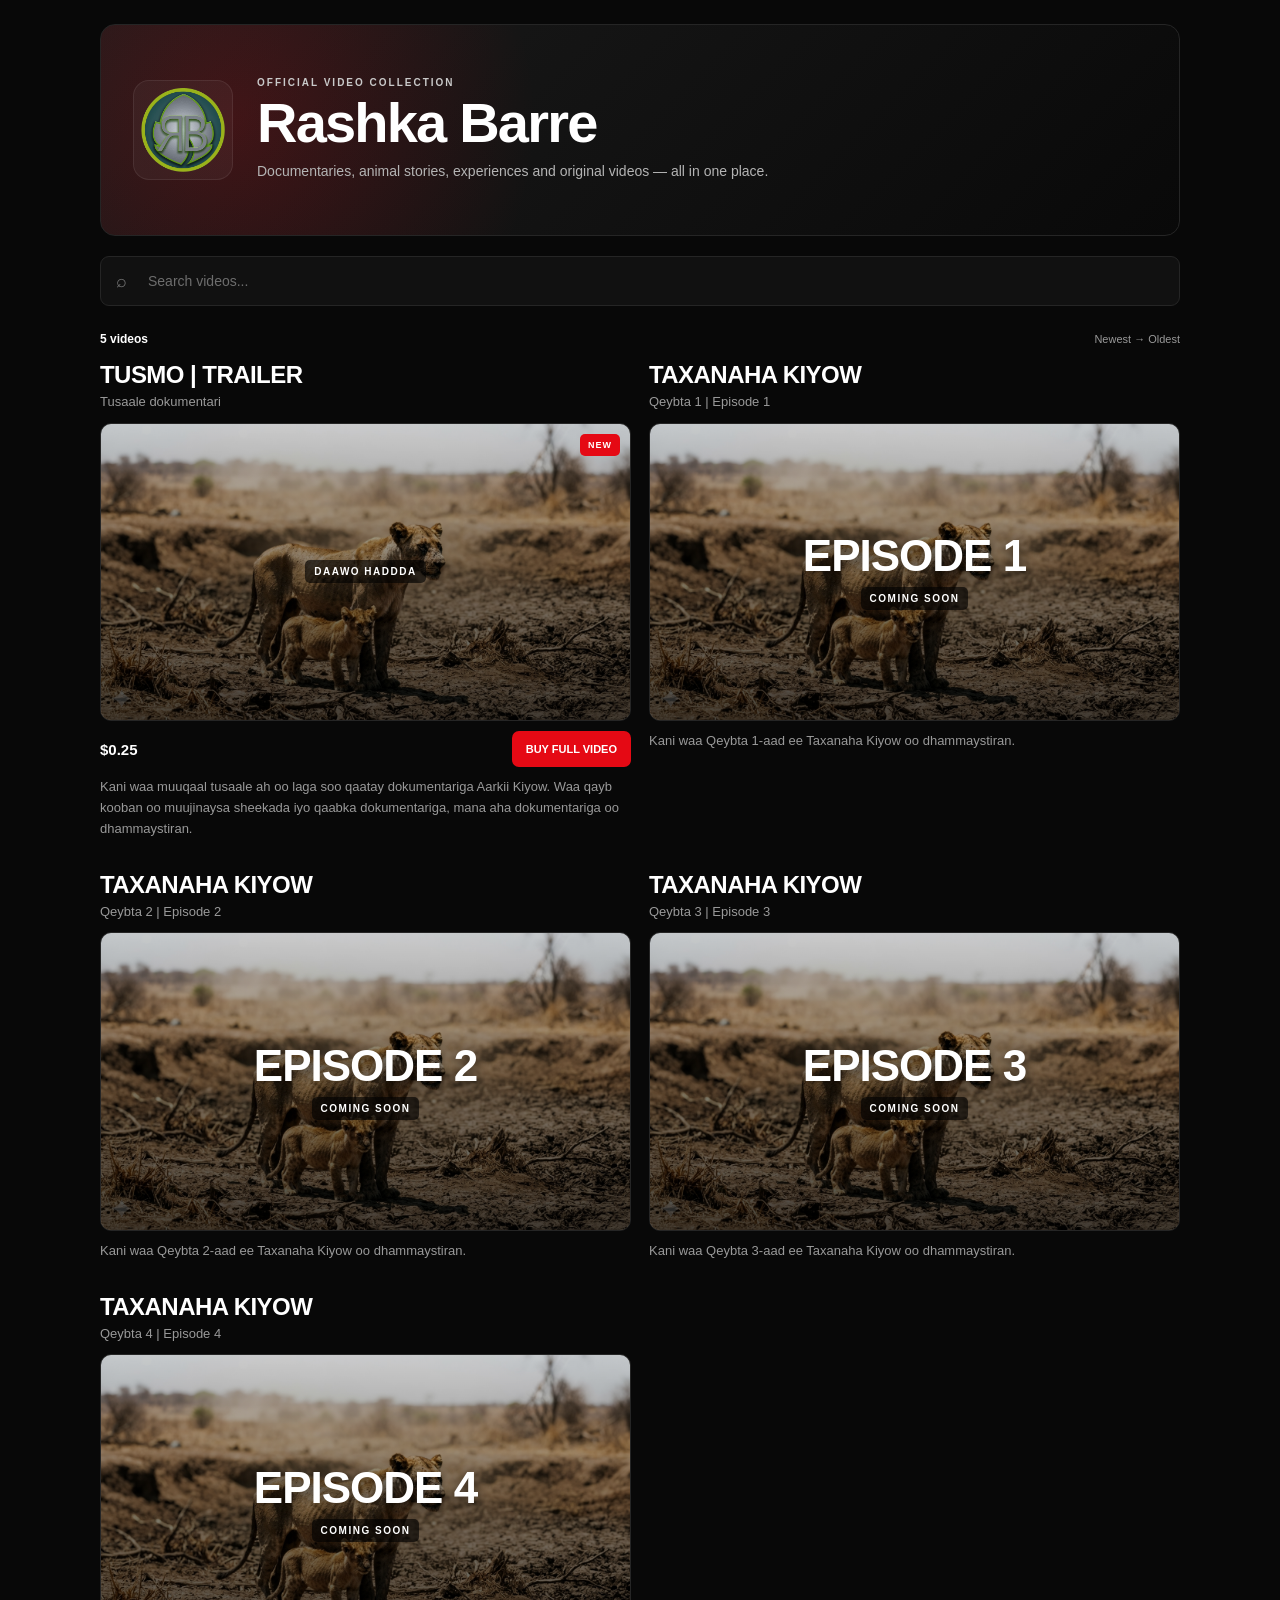
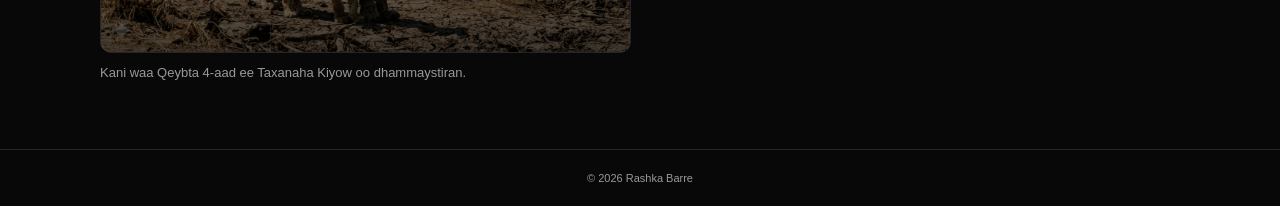
==== index.html @ 2cf1f0f5 "Open trailer preview and show full video purchase button" ====
<!DOCTYPE html>
<html lang="en">
<head>
  <meta charset="UTF-8">

  <meta
    name="viewport"
    content="width=device-width, initial-scale=1.0, viewport-fit=cover"
  >

  <meta name="theme-color" content="#080808">

  <title>Rashka Barre — Videos</title>

  <meta
    name="description"
    content="Rashka Barre — documentaries, animal stories, experiences and original videos."
  >

  <style>

    :root {
      --bg: #080808;
      --surface: #111111;
      --border: #252525;
      --text: #ffffff;
      --muted: #999999;
      --accent: #e50914;
      --accent-hover: #ff1d28;
      --max-width: 1120px;
      --column-gap: 18px;
      --row-gap: 32px;
      --radius: 11px;
    }

    * {
      box-sizing: border-box;
    }

    html {
      background: var(--bg);
      scroll-behavior: smooth;
    }

    body {
      margin: 0;
      background: var(--bg);
      color: var(--text);
      font-family: Arial, Helvetica, sans-serif;
      -webkit-font-smoothing: antialiased;
      text-rendering: optimizeLegibility;
    }

    img {
      display: block;
      max-width: 100%;
    }

    a {
      color: inherit;
      text-decoration: none;
    }

    input {
      font: inherit;
    }

    /* =====================================================
       MAIN
       ===================================================== */

    .container {
      width: 100%;
      max-width: var(--max-width);
      margin: 0 auto;
      padding: 24px 20px 65px;
    }

    /* =====================================================
       BRAND BANNER
       ===================================================== */

    .banner {
      position: relative;
      overflow: hidden;
      min-height: 210px;
      margin-bottom: 20px;
      border: 1px solid var(--border);
      border-radius: 15px;

      background:
        radial-gradient(
          circle at 12% 45%,
          rgba(229, 9, 20, 0.20),
          transparent 32%
        ),
        linear-gradient(
          135deg,
          #1b1b1b,
          #111111 55%,
          #090909
        );
    }

    .banner-inner {
      min-height: 210px;
      padding: 28px 32px;

      display: flex;
      align-items: center;
      gap: 24px;
    }

    .banner-logo {
      width: 100px;
      height: 100px;
      flex: 0 0 100px;
      object-fit: contain;
      padding: 7px;

      border: 1px solid rgba(255, 255, 255, 0.08);
      border-radius: 16px;

      background: rgba(255, 255, 255, 0.04);
    }

    .banner-kicker {
      margin: 0 0 7px;
      color: #c9c9c9;
      font-size: 10px;
      font-weight: 800;
      letter-spacing: 2px;
      text-transform: uppercase;
    }

    .banner-title {
      margin: 0;
      color: #ffffff;
      font-size: clamp(36px, 5vw, 56px);
      line-height: 1;
      font-weight: 900;
      letter-spacing: -1.8px;
    }

    .banner-text {
      max-width: 650px;
      margin: 10px 0 0;
      color: #b4b4b4;
      font-size: 14px;
      line-height: 1.55;
    }

    /* =====================================================
       SEARCH
       ===================================================== */

    .search-wrap {
      margin-bottom: 26px;
    }

    .search-box {
      position: relative;
      width: 100%;
    }

    .search-icon {
      position: absolute;
      top: 50%;
      left: 16px;
      transform: translateY(-50%);
      color: #777;
      font-size: 18px;
      pointer-events: none;
    }

    #searchInput {
      width: 100%;
      height: 50px;

      padding: 0 17px 0 47px;

      border: 1px solid var(--border);
      border-radius: 9px;

      outline: none;

      background: var(--surface);
      color: #ffffff;

      font-size: 14px;
    }

    #searchInput::placeholder {
      color: #6d6d6d;
    }

    #searchInput:focus {
      border-color: #404040;
      background: #151515;
    }

    /* =====================================================
       GALLERY INFO
       ===================================================== */

    .gallery-info {
      display: flex;
      align-items: center;
      justify-content: space-between;
      gap: 15px;
      margin-bottom: 16px;
    }

    .gallery-count {
      margin: 0;
      color: #ffffff;
      font-size: 12px;
      font-weight: 700;
    }

    .gallery-order {
      color: var(--muted);
      font-size: 11px;
      white-space: nowrap;
    }

    /* =====================================================
       VIDEO GRID
       ===================================================== */

    #videoGrid {
      display: grid;
      grid-template-columns: repeat(2, minmax(0, 1fr));
      column-gap: var(--column-gap);
      row-gap: var(--row-gap);
    }

    /* =====================================================
       VIDEO ITEM
       ===================================================== */

    .video-item {
      min-width: 0;
    }

    /* =====================================================
       TITLE
       ===================================================== */

    .video-title {
      margin: 0;

      color: #ffffff;

      font-size: 24px;
      line-height: 1.1;

      font-weight: 900;

      letter-spacing: -0.55px;

      text-transform: uppercase;

      display: -webkit-box;
      -webkit-box-orient: vertical;
      -webkit-line-clamp: 2;

      overflow: hidden;
    }

    /* =====================================================
       SUBTITLE
       ===================================================== */

    .video-subtitle {
      margin: 5px 0 11px;

      color: var(--muted);

      font-size: 13px;
      line-height: 1.4;

      font-weight: 400;

      text-transform: none;

      min-height: 18px;
    }

    /* =====================================================
       THUMBNAIL
       ===================================================== */

    .thumbnail {
      position: relative;

      width: 100%;
      aspect-ratio: 16 / 9;

      overflow: hidden;

      background: #101010;

      border: 1px solid var(--border);
      border-radius: var(--radius);
    }

    .thumbnail img {
      width: 100%;
      height: 100%;
      object-fit: cover;

      transition:
        transform 0.3s ease,
        filter 0.3s ease;
    }

    .thumbnail-link {
      display: block;
    }

    .thumbnail-link:hover .thumbnail img {
      transform: scale(1.025);
      filter: brightness(0.88);
    }

    /* =====================================================
       COMING SOON OVERLAY
       ===================================================== */

    .coming-soon-overlay {
      position: absolute;
      inset: 0;

      display: flex;
      flex-direction: column;

      align-items: center;
      justify-content: center;

      gap: 9px;

      text-align: center;

      background:
        linear-gradient(
          to bottom,
          rgba(0, 0, 0, 0.20),
          rgba(0, 0, 0, 0.72)
        );
    }

    .coming-soon-episode {
      color: #ffffff;

      font-size: clamp(28px, 4vw, 44px);

      line-height: 1;

      font-weight: 900;

      letter-spacing: -1px;

      text-transform: uppercase;

      text-shadow:
        0 2px 12px rgba(0, 0, 0, 0.6);
    }

    .coming-soon-label {
      padding: 6px 9px;

      border-radius: 5px;

      background: rgba(0, 0, 0, 0.62);

      color: #ffffff;

      font-size: 10px;

      font-weight: 900;

      letter-spacing: 1.5px;

      text-transform: uppercase;
    }

    /* =====================================================
       TRAILER OVERLAY
       SAME STYLE AS COMING SOON LABEL
       ===================================================== */

    .trailer-overlay {
      position: absolute;
      inset: 0;

      display: flex;

      align-items: center;
      justify-content: center;

      text-align: center;

      background:
        linear-gradient(
          to bottom,
          rgba(0, 0, 0, 0.20),
          rgba(0, 0, 0, 0.72)
        );
    }

    .trailer-watch-overlay {
      padding: 6px 9px;

      border-radius: 5px;

      background: rgba(0, 0, 0, 0.62);

      color: #ffffff;

      font-size: 10px;

      font-weight: 900;

      letter-spacing: 1.5px;

      text-transform: uppercase;
    }

    /* =====================================================
       NEW BADGE
       ===================================================== */

    .new-badge {
      position: absolute;

      top: 10px;
      right: 10px;

      z-index: 5;

      padding: 6px 8px;

      border-radius: 5px;

      background: var(--accent);

      color: #ffffff;

      font-size: 9px;

      font-weight: 900;

      letter-spacing: 1px;

      text-transform: uppercase;
    }

    /* =====================================================
       PRICE + BUTTON
       ===================================================== */

    .video-footer {
      margin-top: 10px;

      display: flex;

      align-items: center;

      justify-content: space-between;

      gap: 10px;
    }

    .price {
      color: #ffffff;

      font-size: 15px;

      font-weight: 800;

      white-space: nowrap;
    }

    .buy-button {
      display: inline-flex;

      align-items: center;
      justify-content: center;

      min-height: 36px;

      padding: 8px 14px;

      border-radius: 7px;

      background: var(--accent);

      color: #ffffff;

      font-size: 11px;

      font-weight: 800;

      white-space: nowrap;
    }

    .buy-button:hover {
      background: var(--accent-hover);
    }

    /* =====================================================
       DESCRIPTION
       ===================================================== */

    .video-description {
      margin: 10px 0 0;

      color: var(--muted);

      font-size: 13px;

      line-height: 1.6;

      display: -webkit-box;

      -webkit-box-orient: vertical;
      -webkit-line-clamp: 4;

      overflow: hidden;
    }

    /* =====================================================
       NO RESULTS
       ===================================================== */

    .no-results {
      grid-column: 1 / -1;

      padding: 50px 20px;

      border: 1px dashed var(--border);

      border-radius: 10px;

      text-align: center;

      color: var(--muted);
    }

    .no-results h3 {
      margin: 0 0 7px;

      color: #ffffff;

      font-size: 18px;
    }

    .no-results p {
      margin: 0;

      font-size: 13px;
    }

    /* =====================================================
       FOOTER
       ===================================================== */

    .footer {
      border-top: 1px solid var(--border);

      padding: 22px 20px;

      color: var(--muted);

      font-size: 11px;

      text-align: center;
    }

    /* =====================================================
       MOBILE / WEBVIEW
       ===================================================== */

    @media (max-width: 700px) {

      .container {
        padding: 14px 12px 45px;
      }

      .banner {
        min-height: 165px;
        border-radius: 11px;
      }

      .banner-inner {
        min-height: 165px;
        padding: 18px;
        gap: 14px;
      }

      .banner-logo {
        width: 70px;
        height: 70px;
        flex-basis: 70px;
        padding: 5px;
        border-radius: 11px;
      }

      .banner-kicker {
        font-size: 8px;
        letter-spacing: 1.4px;
      }

      .banner-title {
        font-size: 29px;
        letter-spacing: -1px;
      }

      .banner-text {
        margin-top: 7px;
        font-size: 10px;
        line-height: 1.4;
      }

      #searchInput {
        height: 46px;
        padding-left: 43px;
        font-size: 12px;
      }

      .search-wrap {
        margin-bottom: 20px;
      }

      .gallery-count {
        font-size: 11px;
      }

      .gallery-order {
        font-size: 9px;
      }

      #videoGrid {
        grid-template-columns: repeat(2, minmax(0, 1fr));
        column-gap: 9px;
        row-gap: 24px;
      }

      .video-title {
        font-size: 15px;
        line-height: 1.12;
      }

      .video-subtitle {
        margin: 4px 0 8px;
        font-size: 10px;
      }

      .thumbnail {
        border-radius: 8px;
      }

      .coming-soon-episode {
        font-size: 21px;
      }

      .coming-soon-label {
        padding: 5px 7px;
        font-size: 8px;
        letter-spacing: 1.2px;
      }

      .trailer-watch-overlay {
        padding: 5px 7px;
        font-size: 8px;
        letter-spacing: 1.2px;
      }

      .new-badge {
        top: 6px;
        right: 6px;
        padding: 4px 6px;
        font-size: 7px;
      }

      .video-footer {
        margin-top: 8px;
        gap: 6px;
      }

      .price {
        font-size: 11px;
      }

      .buy-button {
        min-height: 30px;
        padding: 6px 8px;
        font-size: 8px;
        border-radius: 5px;
      }

      .video-description {
        margin-top: 8px;
        font-size: 10px;
        line-height: 1.45;
      }
    }

    @media (max-width: 380px) {

      .container {
        padding-left: 8px;
        padding-right: 8px;
      }

      #videoGrid {
        column-gap: 7px;
        row-gap: 20px;
      }

      .video-title {
        font-size: 14px;
      }

      .video-subtitle {
        font-size: 9px;
      }

      .coming-soon-episode {
        font-size: 17px;
      }

      .coming-soon-label {
        font-size: 7px;
      }

      .trailer-watch-overlay {
        font-size: 7px;
      }

      .video-description {
        font-size: 9px;
      }

      .price {
        font-size: 10px;
      }

      .buy-button {
        padding: 6px 7px;
        font-size: 8px;
      }
    }

  </style>
</head>


<body>

  <main class="container">


    <!-- BRAND BANNER -->

    <section class="banner">

      <div class="banner-inner">

        <img
          src="logo.png"
          alt="Rashka Barre"
          class="banner-logo"
        >

        <div class="banner-copy">

          <p class="banner-kicker">
            Official Video Collection
          </p>

          <h1 class="banner-title">
            Rashka Barre
          </h1>

          <p class="banner-text">
            Documentaries, animal stories, experiences and
            original videos — all in one place.
          </p>

        </div>

      </div>

    </section>


    <!-- SEARCH -->

    <section class="search-wrap">

      <div class="search-box">

        <span
          class="search-icon"
          aria-hidden="true"
        >
          ⌕
        </span>

        <input
          id="searchInput"
          type="search"
          placeholder="Search videos..."
          autocomplete="off"
          spellcheck="false"
          aria-label="Search videos"
        >

      </div>

    </section>


    <!-- GALLERY INFO -->

    <div class="gallery-info">

      <p
        id="galleryCount"
        class="gallery-count"
      >
        0 videos
      </p>

      <span class="gallery-order">
        Newest → Oldest
      </span>

    </div>


    <!-- VIDEO GALLERY -->

    <section
      id="videoGrid"
      aria-label="Rashka Barre video gallery"
    ></section>


    <!-- NO RESULTS -->

    <div
      id="emptyState"
      class="no-results"
      hidden
    >

      <h3>
        No videos found
      </h3>

      <p>
        Try another search.
      </p>

    </div>

  </main>


  <!-- FOOTER -->

  <footer class="footer">
    © <span id="year"></span> Rashka Barre
  </footer>


  <!-- PRODUCTS -->

  <script src="products.js?v=20260926-1824"></script>


  <!-- GALLERY SCRIPT -->

  <script>

    document.addEventListener(
      "DOMContentLoaded",
      function () {

        const grid =
          document.getElementById(
            "videoGrid"
          );

        const emptyState =
          document.getElementById(
            "emptyState"
          );

        const searchInput =
          document.getElementById(
            "searchInput"
          );

        const galleryCount =
          document.getElementById(
            "galleryCount"
          );

        const year =
          document.getElementById(
            "year"
          );


        if (year) {
          year.textContent =
            new Date().getFullYear();
        }


        const products =
          Array.isArray(
            window.PRODUCTS
          )
            ? [...window.PRODUCTS]
            : [];


        /*
         * AVAILABLE VIDEOS:
         * newest → oldest
         *
         * COMING SOON:
         * Episode 1 → 2 → 3 → 4
         */

        products.sort(
          function (a, b) {

            const aSoon =
              a.status === "coming-soon";

            const bSoon =
              b.status === "coming-soon";


            if (
              !aSoon &&
              !bSoon
            ) {

              return (
                new Date(
                  b.publishedAt || 0
                ).getTime() -
                new Date(
                  a.publishedAt || 0
                ).getTime()
              );

            }


            if (
              aSoon &&
              bSoon
            ) {

              return (
                extractEpisodeNumber(
                  a.subtitle
                ) -
                extractEpisodeNumber(
                  b.subtitle
                )
              );

            }


            return aSoon ? 1 : -1;

          }
        );


        /*
         * Find newest available video.
         */

        const newestAvailable =
          products.find(
            function (product) {

              return (
                product.status !==
                  "coming-soon" &&
                product.publishedAt
              );

            }
          );


        /*
         * RENDER
         */

        function renderVideos(
          searchTerm
        ) {

          const query =
            String(
              searchTerm || ""
            )
              .trim()
              .toLowerCase();


          const filtered =
            products.filter(
              function (product) {

                const title =
                  String(
                    product.title || ""
                  ).toLowerCase();

                const subtitle =
                  String(
                    product.subtitle || ""
                  ).toLowerCase();

                const description =
                  String(
                    product.description || ""
                  ).toLowerCase();


                return (
                  !query ||
                  title.includes(query) ||
                  subtitle.includes(query) ||
                  description.includes(query)
                );

              }
            );


          galleryCount.textContent =
            filtered.length === 1
              ? "1 video"
              : `${filtered.length} videos`;


          if (
            filtered.length === 0
          ) {

            grid.innerHTML =
              "";

            emptyState.hidden =
              false;

            return;

          }


          emptyState.hidden =
            true;


          grid.innerHTML =
            filtered
              .map(
                function (
                  product
                ) {

                  const title =
                    escapeHtml(
                      product.title ||
                      "Untitled"
                    );


                  const subtitle =
                    escapeHtml(
                      product.subtitle ||
                      ""
                    );


                  const description =
                    escapeHtml(
                      product.description ||
                      ""
                    );


                  const price =
                    escapeHtml(
                      product.price ||
                      ""
                    );


                  const thumbnail =
                    escapeHtml(
                      product.thumbnail ||
                      ""
                    );


                  const paymentUrl =
                    escapeHtml(
                      product.paymentUrl ||
                      "#"
                    );


                  const isComingSoon =
                    product.status ===
                    "coming-soon";


                  const isTrailer =
                    product.id ===
                    "aarkii-kiyow";


                  const isNew =
                    !isComingSoon &&
                    newestAvailable ===
                    product;


                  /*
                   * EPISODE NUMBER
                   */

                  const episodeNumber =
                    extractEpisodeNumber(
                      product.subtitle
                    );


                  /*
                   * COMING SOON CARD
                   */

                  if (
                    isComingSoon
                  ) {

                    return `

                      <article
                        class="video-item"
                      >

                        <h2
                          class="video-title"
                        >
                          ${title}
                        </h2>


                        <p
                          class="video-subtitle"
                        >
                          ${subtitle}
                        </p>


                        <div
                          class="thumbnail"
                        >

                          <img
                            src="${thumbnail}"
                            alt="${title}"
                            loading="lazy"
                          >


                          <div
                            class="coming-soon-overlay"
                          >

                            <div
                              class="coming-soon-episode"
                            >
                              EPISODE
                              ${episodeNumber}
                            </div>


                            <div
                              class="coming-soon-label"
                            >
                              COMING SOON
                            </div>

                          </div>

                        </div>


                        <p
                          class="video-description"
                        >
                          ${description}
                        </p>


                      </article>

                    `;

                  }


                  /*
                   * AVAILABLE VIDEO
                   */

                  return `

                    <article
                      class="video-item"
                    >

                      <h2
                        class="video-title"
                      >
                        ${title}
                      </h2>


                      <p
                        class="video-subtitle"
                      >
                        ${subtitle}
                      </p>


                      <a
                        href="${isTrailer ? "watch.html" : paymentUrl}"
                        class="thumbnail-link"
                        aria-label="${title}"
                      >

                        <div
                          class="thumbnail"
                        >

                          ${
                            isNew
                              ? `
                                <span
                                  class="new-badge"
                                >
                                  NEW
                                </span>
                              `
                              : ""
                          }


                          <img
                            src="${thumbnail}"
                            alt="${title}"
                            loading="lazy"
                          >


                          ${
                            isTrailer
                              ? `
                                <div
                                  class="trailer-overlay"
                                >

                                  <div
                                    class="trailer-watch-overlay"
                                  >
                                    DAAWO HADDDA
                                  </div>

                                </div>
                              `
                              : ""
                          }

                        </div>

                      </a>


                      <div
                        class="video-footer"
                      >

                        <span
                          class="price"
                        >
                          ${price}
                        </span>


                        <a
                          href="${paymentUrl}"
                          class="buy-button"
                        >
                          ${isTrailer ? "BUY FULL VIDEO" : "BUY & WATCH"}
                        </a>

                      </div>


                      <p
                        class="video-description"
                      >
                        ${description}
                      </p>


                    </article>

                  `;

                }
              )
              .join("");

        }


        /*
         * SEARCH
         */

        searchInput.addEventListener(
          "input",
          function () {

            renderVideos(
              searchInput.value
            );

          }
        );


        /*
         * INITIAL LOAD
         */

        renderVideos("");

      }
    );


    /*
     * Read:
     *
     * Qeybta 1 | Episode 1
     */

    function extractEpisodeNumber(
      value
    ) {

      const match =
        String(
          value || ""
        ).match(
          /Episode\s+(\d+)/i
        );


      return match
        ? Number(match[1])
        : 9999;

    }


    /*
     * Security
     */

    function escapeHtml(
      value
    ) {

      return String(
        value ?? ""
      )

        .replace(
          /&/g,
          "&amp;"
        )

        .replace(
          /</g,
          "&lt;"
        )

        .replace(
          />/g,
          "&gt;"
        )

        .replace(
          /"/g,
          "&quot;"
        )

        .replace(
          /'/g,
          "&#039;"
        );

    }

  </script>

</body>
</html>
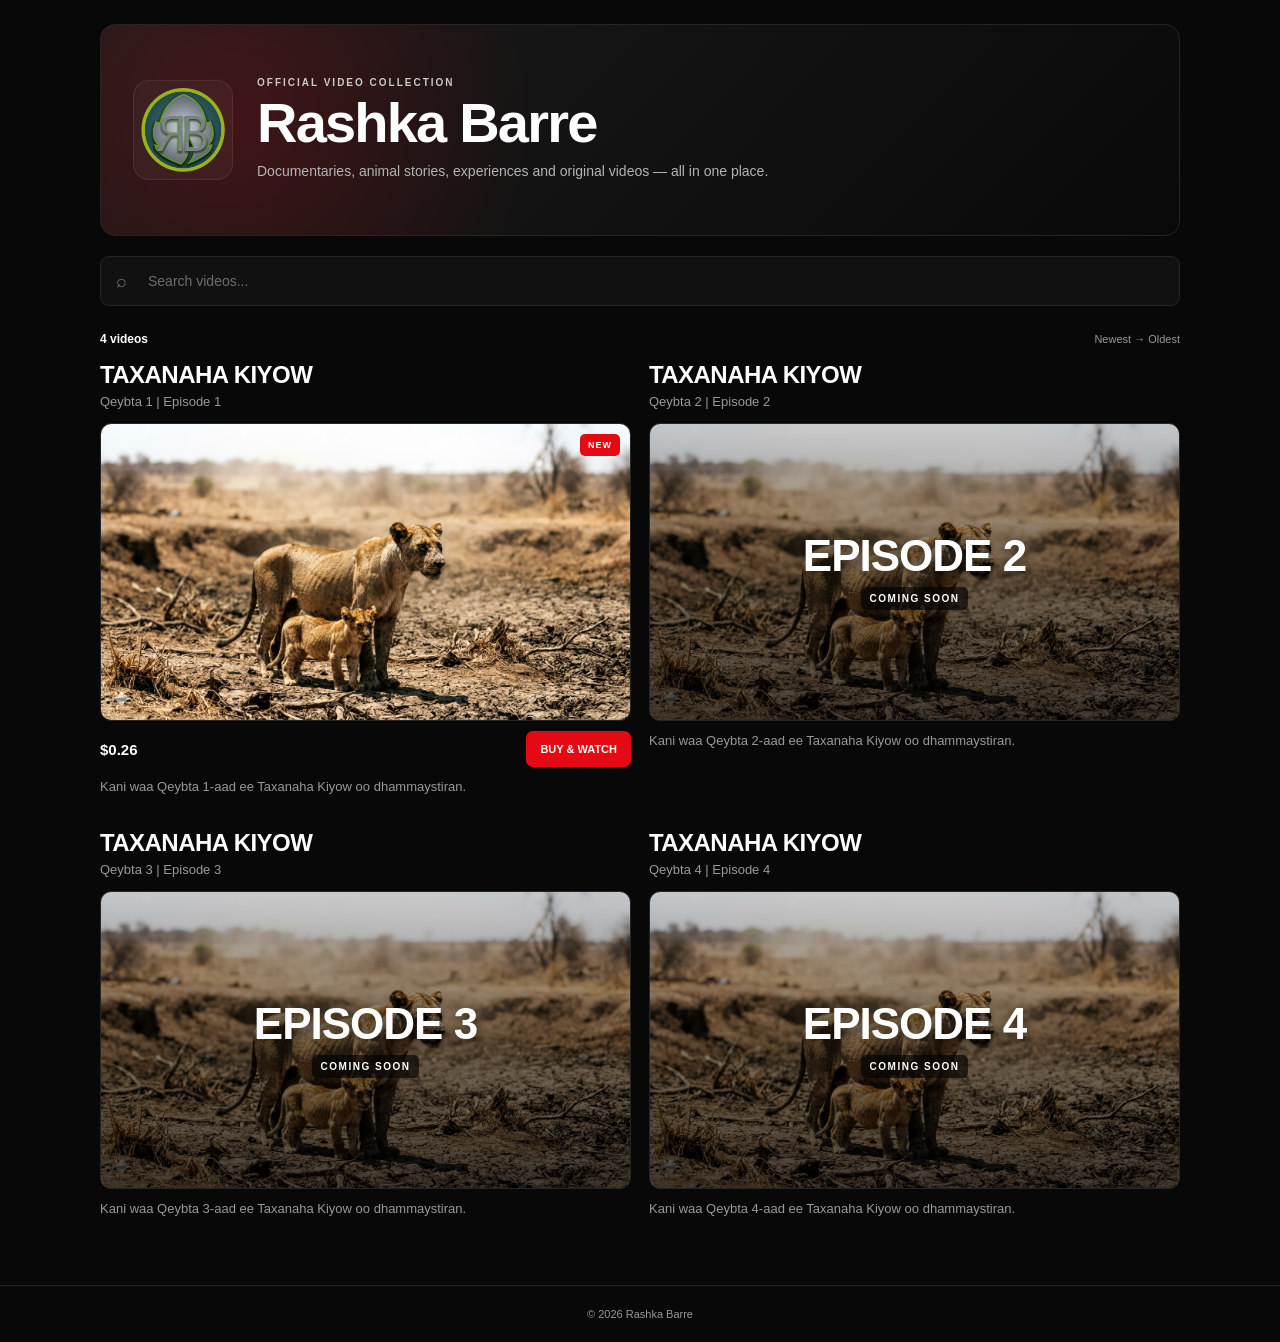
==== commit 8457d8fb: "Remove trailer UI and product references" ====
--- a/index.html
+++ b/index.html
@@ -390,43 +390,6 @@
        SAME STYLE AS COMING SOON LABEL
        ===================================================== */
 
-    .trailer-overlay {
-      position: absolute;
-      inset: 0;
-
-      display: flex;
-
-      align-items: center;
-      justify-content: center;
-
-      text-align: center;
-
-      background:
-        linear-gradient(
-          to bottom,
-          rgba(0, 0, 0, 0.20),
-          rgba(0, 0, 0, 0.72)
-        );
-    }
-
-    .trailer-watch-overlay {
-      padding: 6px 9px;
-
-      border-radius: 5px;
-
-      background: rgba(0, 0, 0, 0.62);
-
-      color: #ffffff;
-
-      font-size: 10px;
-
-      font-weight: 900;
-
-      letter-spacing: 1.5px;
-
-      text-transform: uppercase;
-    }
-
     /* =====================================================
        NEW BADGE
        ===================================================== */
@@ -671,12 +634,6 @@
         letter-spacing: 1.2px;
       }
 
-      .trailer-watch-overlay {
-        padding: 5px 7px;
-        font-size: 8px;
-        letter-spacing: 1.2px;
-      }
-
       .new-badge {
         top: 6px;
         right: 6px;
@@ -735,10 +692,7 @@
         font-size: 7px;
       }
 
-      .trailer-watch-overlay {
-        font-size: 7px;
-      }
-
+      
       .video-description {
         font-size: 9px;
       }
@@ -879,7 +833,7 @@
 
   <!-- PRODUCTS -->
 
-  <script src="products.js?v=20260926-1824"></script>
+  <script src="products.js?v=20260927-0001"></script>
 
 
   <!-- GALLERY SCRIPT -->
@@ -1132,11 +1086,6 @@
                     "coming-soon";
 
 
-                  const isTrailer =
-                    product.id ===
-                    "aarkii-kiyow";
-
-
                   const isNew =
                     !isComingSoon &&
                     newestAvailable ===
@@ -1254,7 +1203,7 @@
 
 
                       <a
-                        href="${isTrailer ? "watch.html" : paymentUrl}"
+                        href="${paymentUrl}"
                         class="thumbnail-link"
                         aria-label="${title}"
                       >
@@ -1282,25 +1231,6 @@
                             loading="lazy"
                           >
 
-
-                          ${
-                            isTrailer
-                              ? `
-                                <div
-                                  class="trailer-overlay"
-                                >
-
-                                  <div
-                                    class="trailer-watch-overlay"
-                                  >
-                                    DAAWO HADDDA
-                                  </div>
-
-                                </div>
-                              `
-                              : ""
-                          }
-
                         </div>
 
                       </a>
@@ -1321,7 +1251,7 @@
                           href="${paymentUrl}"
                           class="buy-button"
                         >
-                          ${isTrailer ? "BUY FULL VIDEO" : "BUY & WATCH"}
+                          BUY & WATCH
                         </a>
 
                       </div>
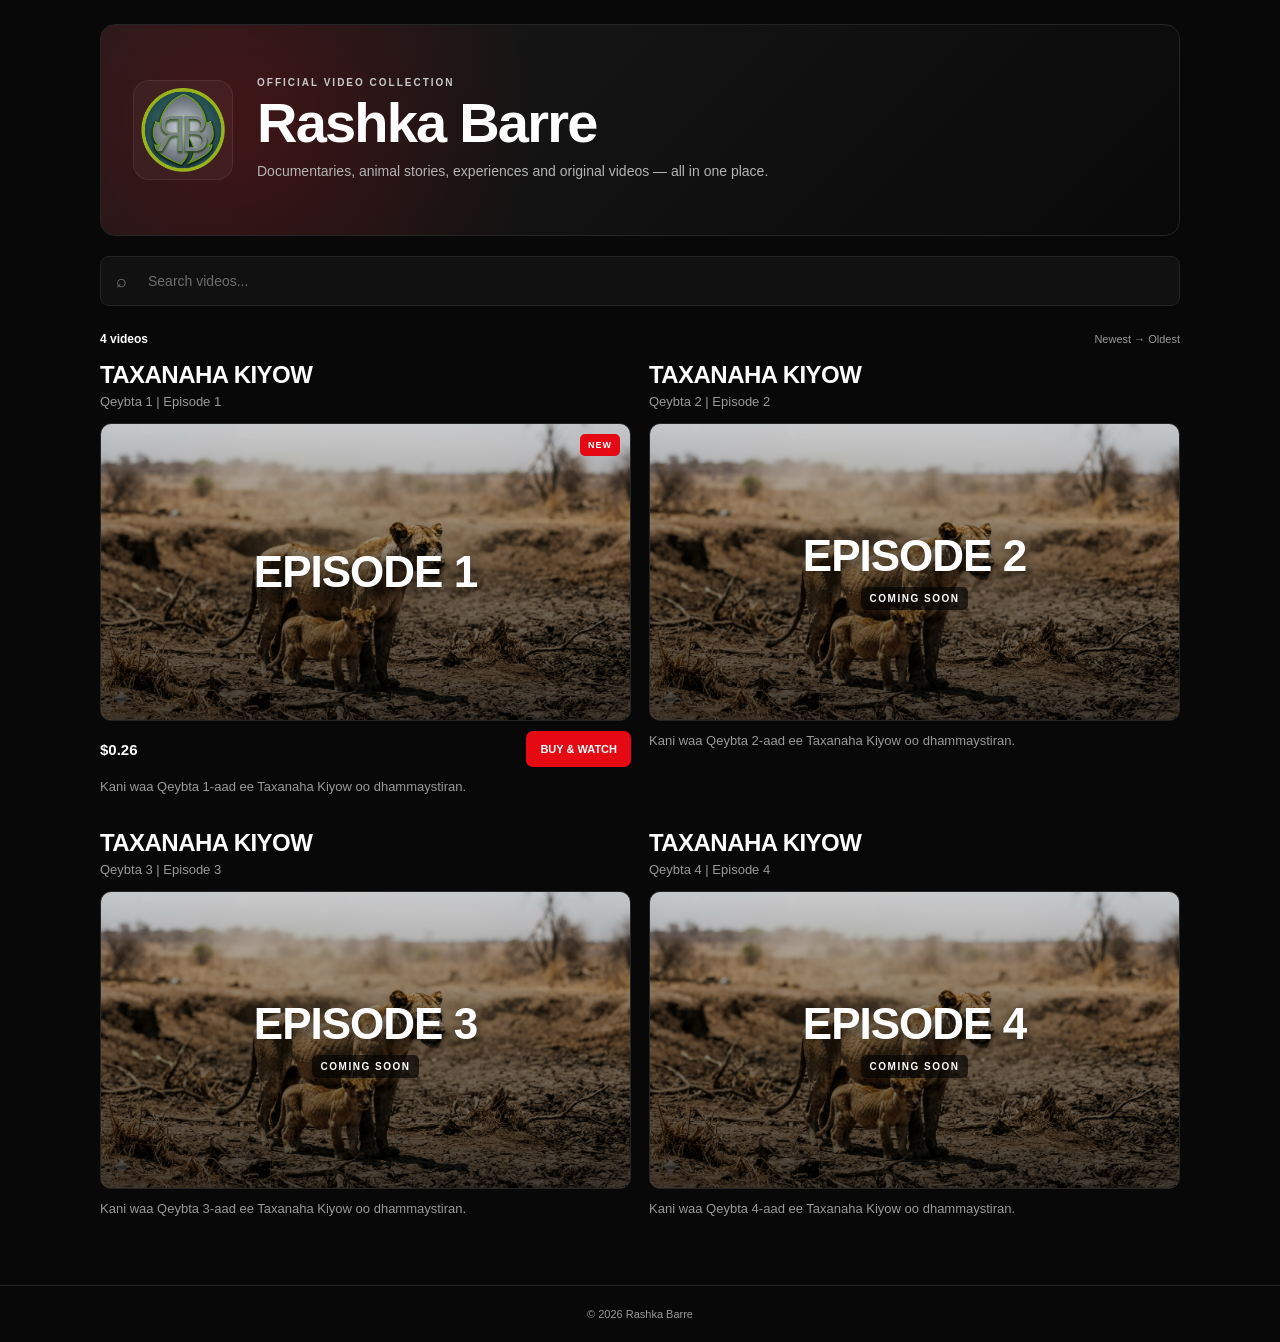
==== commit e7c6b011: "Show EPISODE 1 on Episode 1 thumbnail" ====
--- a/index.html
+++ b/index.html
@@ -1084,6 +1084,9 @@
                   const isComingSoon =
                     product.status ===
                     "coming-soon";
+                  const isEpisodeOne =
+                    product.id ===
+                    "taxanaha-kiyow-episode-1";
 
 
                   const isNew =
@@ -1231,6 +1234,17 @@
                             loading="lazy"
                           >
 
+                          <div
+                            class="coming-soon-overlay"
+                            style="${isEpisodeOne ? "" : "display:none;"}"
+                          >
+                            <div
+                              class="coming-soon-episode"
+                            >
+                              EPISODE 1
+                            </div>
+                          </div>
+
                         </div>
 
                       </a>
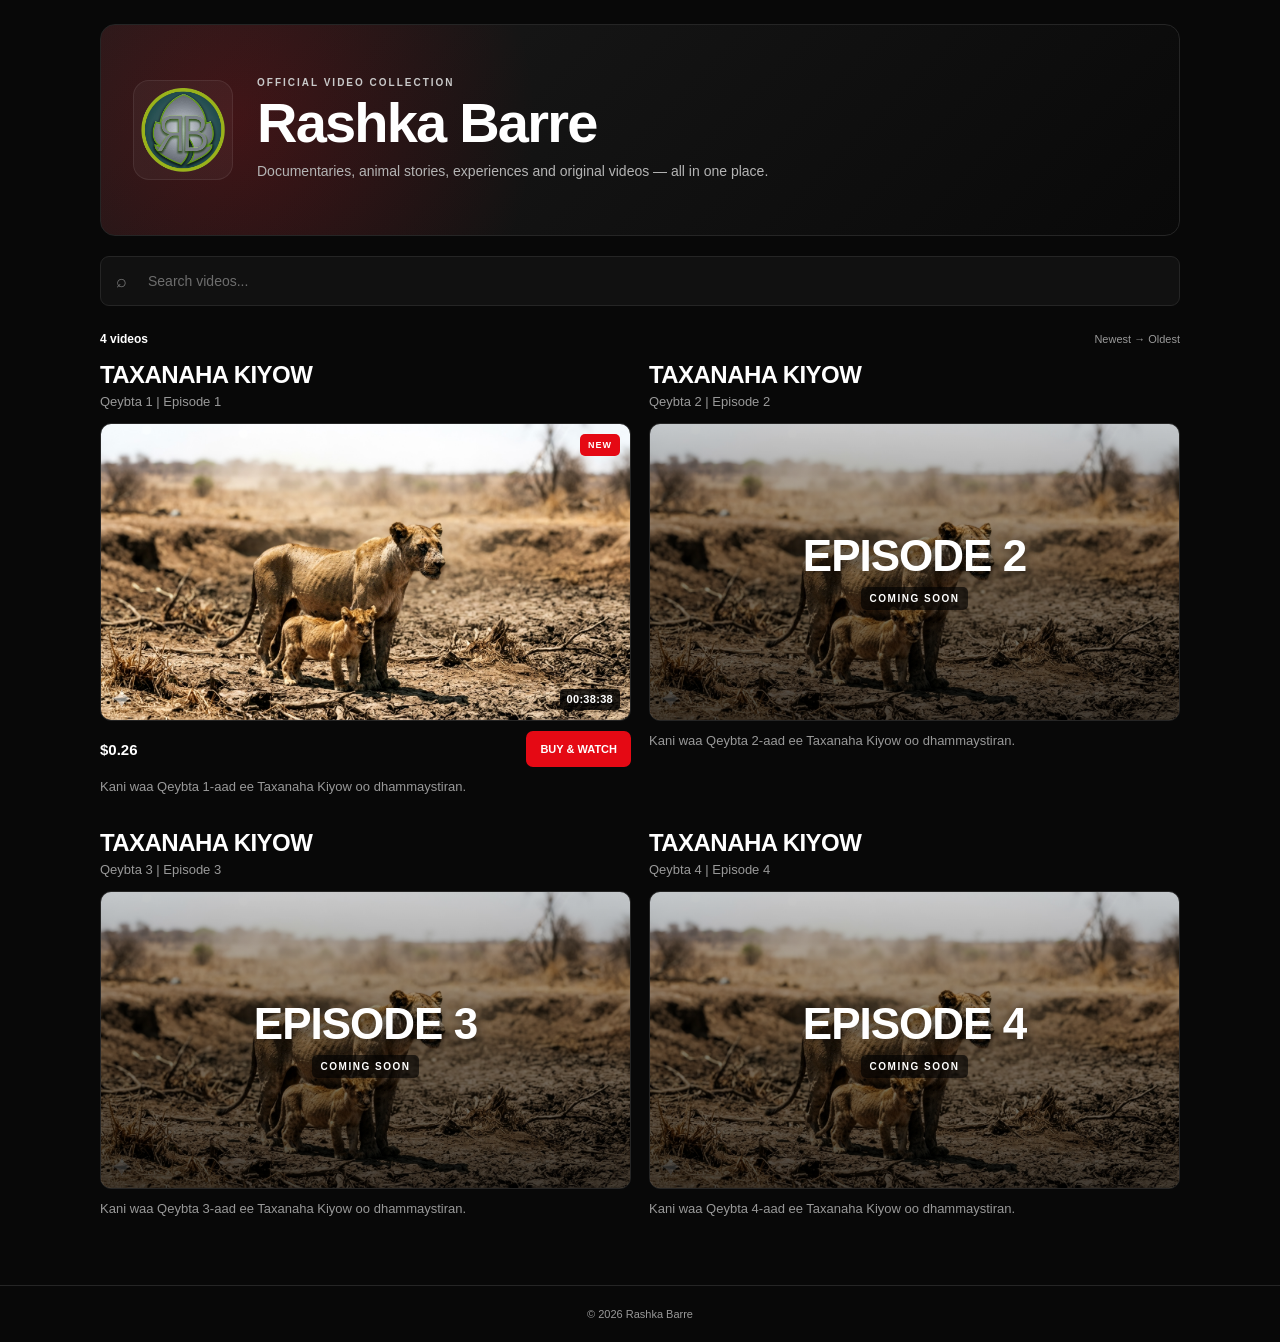
==== commit 26d247e0: "Show Episode 1 duration on thumbnail" ====
--- a/index.html
+++ b/index.html
@@ -391,6 +391,28 @@
        ===================================================== */
 
     /* =====================================================
+       VIDEO DURATION BADGE
+       ===================================================== */
+
+    .duration-badge {
+      position: absolute;
+      right: 10px;
+      bottom: 10px;
+      z-index: 5;
+
+      padding: 5px 7px;
+      border-radius: 4px;
+
+      background: rgba(0, 0, 0, 0.82);
+      color: #ffffff;
+
+      font-size: 11px;
+      font-weight: 800;
+      letter-spacing: 0.3px;
+      line-height: 1;
+    }
+
+    /* =====================================================
        NEW BADGE
        ===================================================== */
 
@@ -1234,16 +1256,11 @@
                             loading="lazy"
                           >
 
-                          <div
-                            class="coming-soon-overlay"
-                            style="${isEpisodeOne ? "" : "display:none;"}"
-                          >
-                            <div
-                              class="coming-soon-episode"
-                            >
-                              EPISODE 1
-                            </div>
-                          </div>
+                          ${isEpisodeOne ? `
+                            <span class="duration-badge">
+                              00:38:38
+                            </span>
+                          ` : ""}
 
                         </div>
 
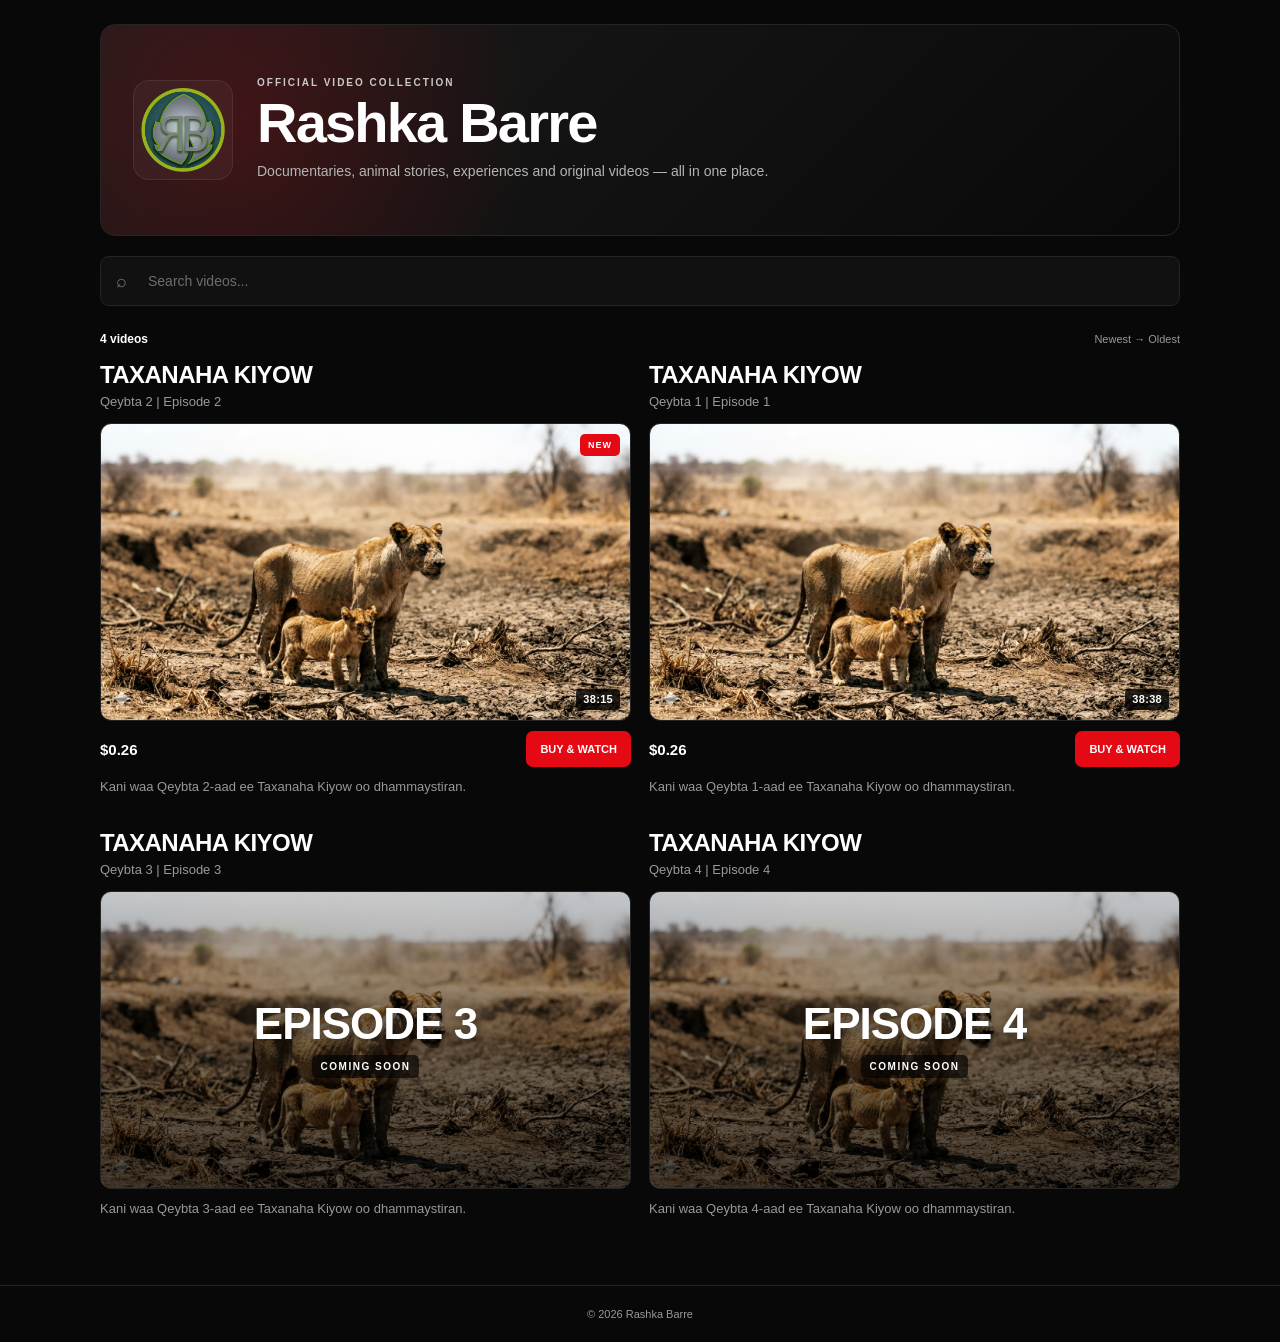
==== commit 00a3e0c9: "Show video duration on Episode 2 thumbnail" ====
--- a/index.html
+++ b/index.html
@@ -855,7 +855,7 @@
 
   <!-- PRODUCTS -->
 
-  <script src="products.js?v=20260927-0001"></script>
+  <script src="products.js?v=20260928-0002"></script>
 
 
   <!-- GALLERY SCRIPT -->
@@ -1106,9 +1106,8 @@
                   const isComingSoon =
                     product.status ===
                     "coming-soon";
-                  const isEpisodeOne =
-                    product.id ===
-                    "taxanaha-kiyow-episode-1";
+                  const duration =
+                    escapeHtml(product.duration || "");
 
 
                   const isNew =
@@ -1256,10 +1255,8 @@
                             loading="lazy"
                           >
 
-                          ${isEpisodeOne ? `
-                            <span class="duration-badge">
-                              00:38:38
-                            </span>
+                          ${duration ? `
+                            <span class="duration-badge">${duration}</span>
                           ` : ""}
 
                         </div>
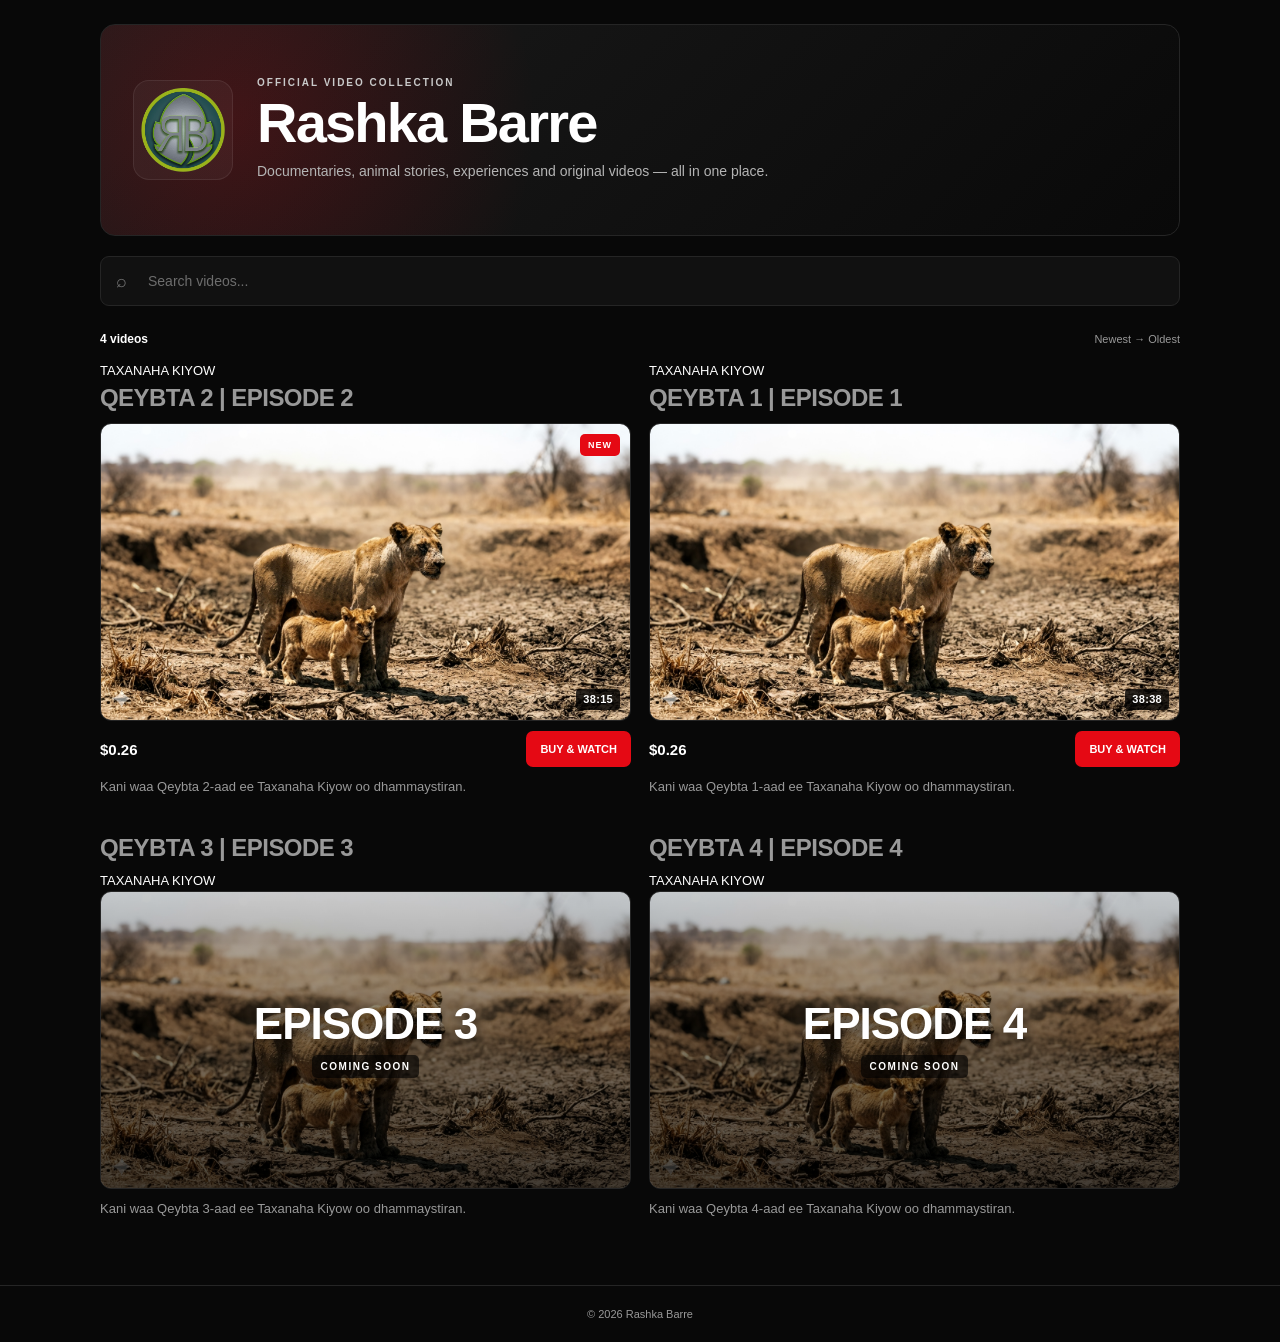
==== commit 4bf80a8f: "Swap video title and episode text size and position" ====
--- a/index.html
+++ b/index.html
@@ -252,14 +252,14 @@
 
       color: #ffffff;
 
-      font-size: 24px;
-      line-height: 1.1;
-
-      font-weight: 900;
-
-      letter-spacing: -0.55px;
-
-      text-transform: uppercase;
+      font-size: 13px;
+      line-height: 1.4;
+
+      font-weight: 400;
+
+      letter-spacing: normal;
+
+      text-transform: none;
 
       display: -webkit-box;
       -webkit-box-orient: vertical;
@@ -277,14 +277,16 @@
 
       color: var(--muted);
 
-      font-size: 13px;
-      line-height: 1.4;
-
-      font-weight: 400;
-
-      text-transform: none;
-
-      min-height: 18px;
+      font-size: 24px;
+      line-height: 1.1;
+
+      font-weight: 900;
+
+      letter-spacing: -0.55px;
+
+      text-transform: uppercase;
+
+      min-height: 0;
     }
 
     /* =====================================================
@@ -633,13 +635,13 @@
       }
 
       .video-title {
-        font-size: 15px;
-        line-height: 1.12;
+        font-size: 10px;
+        line-height: 1.4;
       }
 
       .video-subtitle {
         margin: 4px 0 8px;
-        font-size: 10px;
+        font-size: 15px;
       }
 
       .thumbnail {
@@ -1140,18 +1142,18 @@
                         class="video-item"
                       >
 
+                        <p
+                          class="video-subtitle"
+                        >
+                          ${subtitle}
+                        </p>
+
+
                         <h2
                           class="video-title"
                         >
                           ${title}
                         </h2>
-
-
-                        <p
-                          class="video-subtitle"
-                        >
-                          ${subtitle}
-                        </p>
 
 
                         <div
